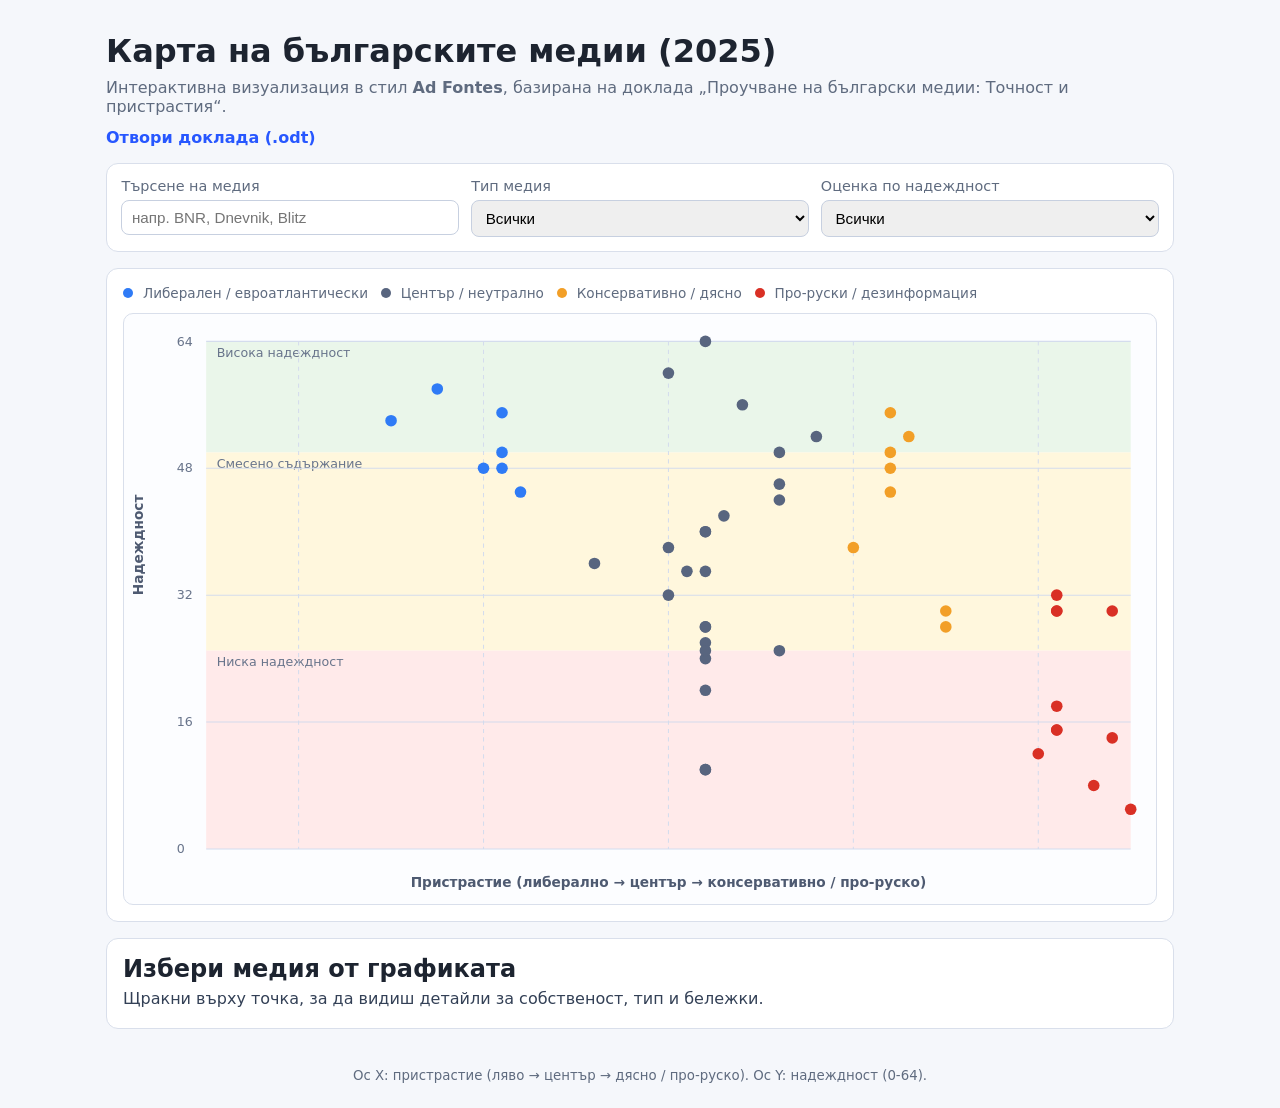
==== index.html @ 5cd5ac5c "Add files via upload" ====
<!doctype html>
<html lang="bg">
  <head>
    <meta charset="UTF-8" />
    <meta name="viewport" content="width=device-width, initial-scale=1.0" />
    <title>Български медиен bias chart (Ad Fontes стил)</title>
    <link rel="stylesheet" href="styles.css" />
  </head>
  <body>
    <header class="hero">
      <h1>Карта на българските медии (2025)</h1>
      <p>
        Интерактивна визуализация в стил <strong>Ad Fontes</strong>, базирана на
        доклада „Проучване на български медии: Точност и пристрастия“.
      </p>
      <a class="report-link" href="./Проучване%20на%20български%20медии_%20Точност%20и%20пристрастия%20(1).odt">Отвори доклада (.odt)</a>
    </header>

    <main>
      <section class="controls" aria-label="Филтри">
        <label>
          Търсене на медия
          <input id="searchInput" type="text" placeholder="напр. BNR, Dnevnik, Blitz" />
        </label>

        <label>
          Тип медия
          <select id="typeFilter">
            <option value="all">Всички</option>
          </select>
        </label>

        <label>
          Оценка по надеждност
          <select id="reliabilityFilter">
            <option value="all">Всички</option>
            <option value="high">Висока (50+)</option>
            <option value="mixed">Смесена (25-49)</option>
            <option value="low">Ниска (0-24)</option>
          </select>
        </label>
      </section>

      <section class="chart-panel">
        <div class="legend">
          <span><i class="dot dot-liberal"></i> Либерален / евроатлантически</span>
          <span><i class="dot dot-center"></i> Център / неутрално</span>
          <span><i class="dot dot-conservative"></i> Консервативно / дясно</span>
          <span><i class="dot dot-prorussian"></i> Про-руски / дезинформация</span>
        </div>

        <div class="chart-wrapper">
          <svg id="chart" viewBox="0 0 980 560" role="img" aria-label="Графика за медийна надеждност и пристрастия"></svg>
        </div>
      </section>

      <section class="details" id="detailsPanel">
        <h2>Избери медия от графиката</h2>
        <p>Щракни върху точка, за да видиш детайли за собственост, тип и бележки.</p>
      </section>
    </main>

    <footer>
      <small>
        Ос X: пристрастие (ляво → център → дясно / про-руско). Ос Y: надеждност (0-64).
      </small>
    </footer>

    <script src="app.js"></script>
  </body>
</html>
---- styles.css ----
:root {
  --bg: #f5f7fb;
  --card: #ffffff;
  --line: #d9dfeb;
  --text: #1d2430;
  --muted: #5f6b7f;
  --accent: #2757ff;
}

* { box-sizing: border-box; }

body {
  margin: 0;
  font-family: Inter, system-ui, -apple-system, Segoe UI, Roboto, sans-serif;
  background: var(--bg);
  color: var(--text);
}

.hero {
  padding: 2rem 1rem 1rem;
  max-width: 1100px;
  margin: 0 auto;
}

.hero h1 { margin: 0 0 0.5rem; }
.hero p { margin: 0 0 0.75rem; color: var(--muted); }
.report-link { color: var(--accent); text-decoration: none; font-weight: 600; }

main {
  max-width: 1100px;
  margin: 0 auto;
  padding: 0 1rem 1.5rem;
}

.controls {
  display: grid;
  grid-template-columns: repeat(auto-fit, minmax(220px, 1fr));
  gap: 0.75rem;
  background: var(--card);
  border: 1px solid var(--line);
  border-radius: 12px;
  padding: 0.9rem;
}

label {
  display: flex;
  flex-direction: column;
  gap: 0.35rem;
  font-size: 0.9rem;
  color: var(--muted);
}

input, select {
  border: 1px solid #c7d0e0;
  border-radius: 8px;
  padding: 0.5rem 0.6rem;
  font-size: 0.95rem;
}

.chart-panel {
  margin-top: 1rem;
  background: var(--card);
  border: 1px solid var(--line);
  border-radius: 12px;
  padding: 1rem;
}

.legend {
  display: flex;
  flex-wrap: wrap;
  gap: 0.8rem;
  font-size: 0.85rem;
  color: var(--muted);
  margin-bottom: 0.75rem;
}

.dot {
  width: 10px;
  height: 10px;
  border-radius: 50%;
  display: inline-block;
  margin-right: 0.35rem;
}

.dot-liberal { background: #2f7bf6; }
.dot-center { background: #58657f; }
.dot-conservative { background: #f29f27; }
.dot-prorussian { background: #d93025; }

.chart-wrapper {
  border: 1px solid var(--line);
  border-radius: 10px;
  overflow: hidden;
  background: #fcfdff;
}

#chart { width: 100%; height: auto; display: block; }

.axis-label {
  font-size: 13px;
  fill: #4e5a71;
  font-weight: 600;
}

.grid-label {
  font-size: 12px;
  fill: #68748b;
}

.point { cursor: pointer; transition: transform .12s ease; }
.point:hover { transform: scale(1.18); }

.point.active {
  stroke: #111;
  stroke-width: 2;
}

.details {
  margin-top: 1rem;
  background: var(--card);
  border: 1px solid var(--line);
  border-radius: 12px;
  padding: 1rem;
}

.details h2 { margin: 0 0 0.4rem; }
.details p { margin: 0.2rem 0; color: #334056; }

footer {
  text-align: center;
  padding: 0.75rem 1rem 1.5rem;
  color: var(--muted);
}
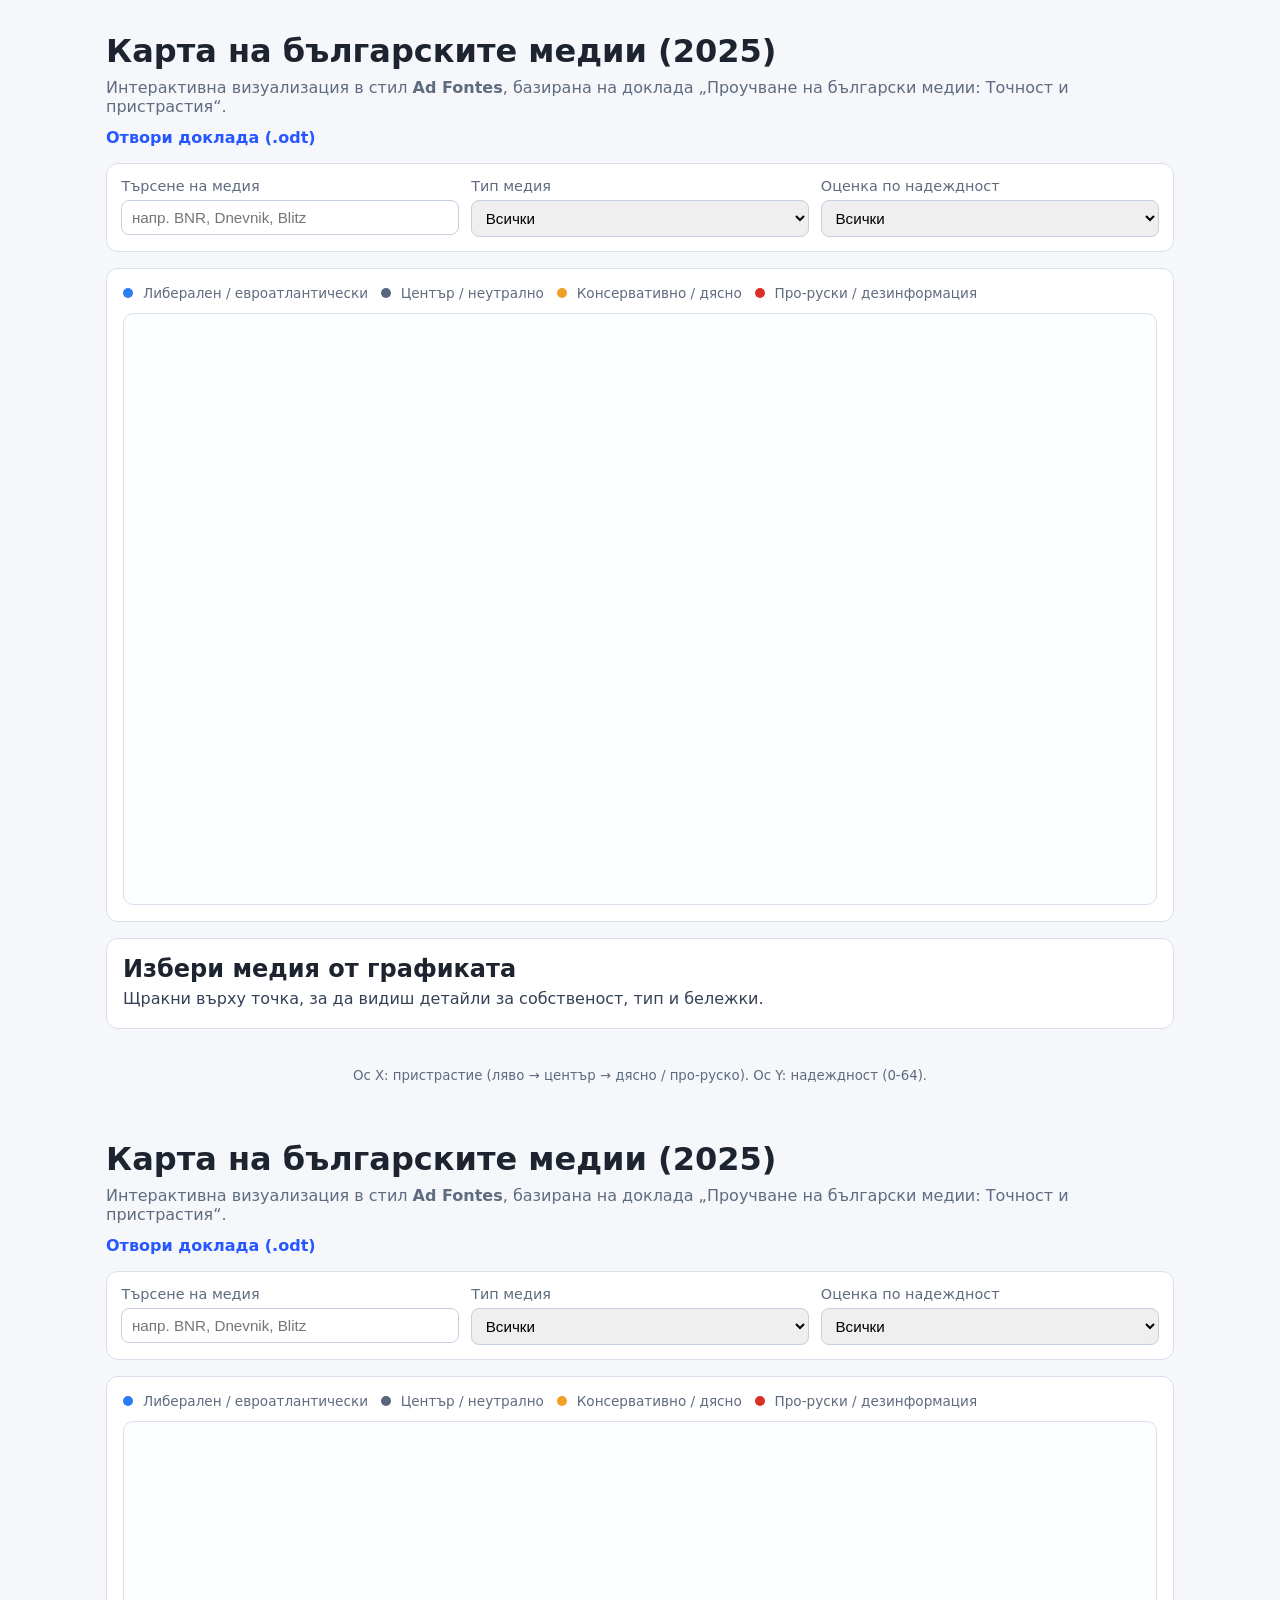
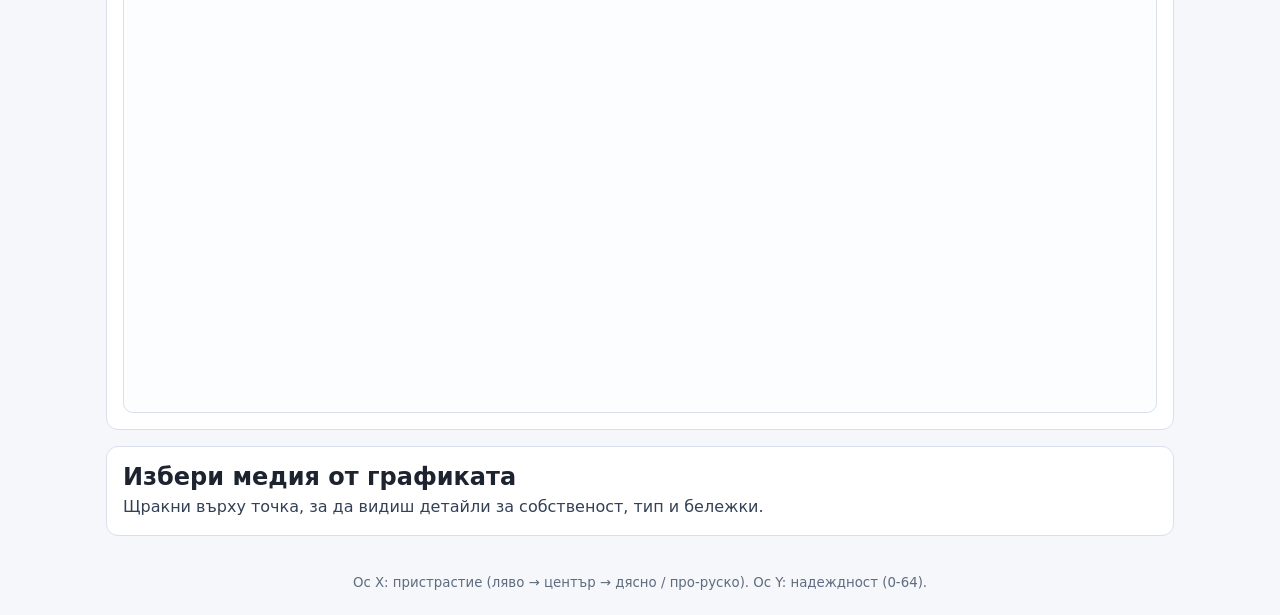
==== commit ebcf0680: "Merge branch 'main' into codex/create-interactive-webpage-in-ad-fontes-style" ====
--- a/index.html
+++ b/index.html
@@ -1,71 +1,142 @@
-<!doctype html>
-<html lang="bg">
-  <head>
-    <meta charset="UTF-8" />
-    <meta name="viewport" content="width=device-width, initial-scale=1.0" />
-    <title>Български медиен bias chart (Ad Fontes стил)</title>
-    <link rel="stylesheet" href="styles.css" />
-  </head>
-  <body>
-    <header class="hero">
-      <h1>Карта на българските медии (2025)</h1>
-      <p>
-        Интерактивна визуализация в стил <strong>Ad Fontes</strong>, базирана на
-        доклада „Проучване на български медии: Точност и пристрастия“.
-      </p>
-      <a class="report-link" href="./Проучване%20на%20български%20медии_%20Точност%20и%20пристрастия%20(1).odt">Отвори доклада (.odt)</a>
-    </header>
-
-    <main>
-      <section class="controls" aria-label="Филтри">
-        <label>
-          Търсене на медия
-          <input id="searchInput" type="text" placeholder="напр. BNR, Dnevnik, Blitz" />
-        </label>
-
-        <label>
-          Тип медия
-          <select id="typeFilter">
-            <option value="all">Всички</option>
-          </select>
-        </label>
-
-        <label>
-          Оценка по надеждност
-          <select id="reliabilityFilter">
-            <option value="all">Всички</option>
-            <option value="high">Висока (50+)</option>
-            <option value="mixed">Смесена (25-49)</option>
-            <option value="low">Ниска (0-24)</option>
-          </select>
-        </label>
-      </section>
-
-      <section class="chart-panel">
-        <div class="legend">
-          <span><i class="dot dot-liberal"></i> Либерален / евроатлантически</span>
-          <span><i class="dot dot-center"></i> Център / неутрално</span>
-          <span><i class="dot dot-conservative"></i> Консервативно / дясно</span>
-          <span><i class="dot dot-prorussian"></i> Про-руски / дезинформация</span>
-        </div>
-
-        <div class="chart-wrapper">
-          <svg id="chart" viewBox="0 0 980 560" role="img" aria-label="Графика за медийна надеждност и пристрастия"></svg>
-        </div>
-      </section>
-
-      <section class="details" id="detailsPanel">
-        <h2>Избери медия от графиката</h2>
-        <p>Щракни върху точка, за да видиш детайли за собственост, тип и бележки.</p>
-      </section>
-    </main>
-
-    <footer>
-      <small>
-        Ос X: пристрастие (ляво → център → дясно / про-руско). Ос Y: надеждност (0-64).
-      </small>
-    </footer>
-
-    <script src="app.js"></script>
-  </body>
-</html>+<!doctype html>
+<html lang="bg">
+  <head>
+    <meta charset="UTF-8" />
+    <meta name="viewport" content="width=device-width, initial-scale=1.0" />
+    <title>Български медиен bias chart (Ad Fontes стил)</title>
+    <link rel="stylesheet" href="styles.css" />
+  </head>
+  <body>
+    <header class="hero">
+      <h1>Карта на българските медии (2025)</h1>
+      <p>
+        Интерактивна визуализация в стил <strong>Ad Fontes</strong>, базирана на
+        доклада „Проучване на български медии: Точност и пристрастия“.
+      </p>
+      <a class="report-link" href="./Проучване%20на%20български%20медии_%20Точност%20и%20пристрастия%20(1).odt">Отвори доклада (.odt)</a>
+    </header>
+
+    <main>
+      <section class="controls" aria-label="Филтри">
+        <label>
+          Търсене на медия
+          <input id="searchInput" type="text" placeholder="напр. BNR, Dnevnik, Blitz" />
+        </label>
+
+        <label>
+          Тип медия
+          <select id="typeFilter">
+            <option value="all">Всички</option>
+          </select>
+        </label>
+
+        <label>
+          Оценка по надеждност
+          <select id="reliabilityFilter">
+            <option value="all">Всички</option>
+            <option value="high">Висока (50+)</option>
+            <option value="mixed">Смесена (25-49)</option>
+            <option value="low">Ниска (0-24)</option>
+          </select>
+        </label>
+      </section>
+
+      <section class="chart-panel">
+        <div class="legend">
+          <span><i class="dot dot-liberal"></i> Либерален / евроатлантически</span>
+          <span><i class="dot dot-center"></i> Център / неутрално</span>
+          <span><i class="dot dot-conservative"></i> Консервативно / дясно</span>
+          <span><i class="dot dot-prorussian"></i> Про-руски / дезинформация</span>
+        </div>
+
+        <div class="chart-wrapper">
+          <svg id="chart" viewBox="0 0 980 560" role="img" aria-label="Графика за медийна надеждност и пристрастия"></svg>
+        </div>
+      </section>
+
+      <section class="details" id="detailsPanel">
+        <h2>Избери медия от графиката</h2>
+        <p>Щракни върху точка, за да видиш детайли за собственост, тип и бележки.</p>
+      </section>
+    </main>
+
+    <footer>
+      <small>
+        Ос X: пристрастие (ляво → център → дясно / про-руско). Ос Y: надеждност (0-64).
+      </small>
+    </footer>
+
+    <script src="app.js"></script>
+  </body>
+</html>
+<!doctype html>
+<html lang="bg">
+  <head>
+    <meta charset="UTF-8" />
+    <meta name="viewport" content="width=device-width, initial-scale=1.0" />
+    <title>Български медиен bias chart (Ad Fontes стил)</title>
+    <link rel="stylesheet" href="styles.css" />
+  </head>
+  <body>
+    <header class="hero">
+      <h1>Карта на българските медии (2025)</h1>
+      <p>
+        Интерактивна визуализация в стил <strong>Ad Fontes</strong>, базирана на
+        доклада „Проучване на български медии: Точност и пристрастия“.
+      </p>
+      <a class="report-link" href="./Проучване%20на%20български%20медии_%20Точност%20и%20пристрастия%20(1).odt">Отвори доклада (.odt)</a>
+    </header>
+
+    <main>
+      <section class="controls" aria-label="Филтри">
+        <label>
+          Търсене на медия
+          <input id="searchInput" type="text" placeholder="напр. BNR, Dnevnik, Blitz" />
+        </label>
+
+        <label>
+          Тип медия
+          <select id="typeFilter">
+            <option value="all">Всички</option>
+          </select>
+        </label>
+
+        <label>
+          Оценка по надеждност
+          <select id="reliabilityFilter">
+            <option value="all">Всички</option>
+            <option value="high">Висока (50+)</option>
+            <option value="mixed">Смесена (25-49)</option>
+            <option value="low">Ниска (0-24)</option>
+          </select>
+        </label>
+      </section>
+
+      <section class="chart-panel">
+        <div class="legend">
+          <span><i class="dot dot-liberal"></i> Либерален / евроатлантически</span>
+          <span><i class="dot dot-center"></i> Център / неутрално</span>
+          <span><i class="dot dot-conservative"></i> Консервативно / дясно</span>
+          <span><i class="dot dot-prorussian"></i> Про-руски / дезинформация</span>
+        </div>
+
+        <div class="chart-wrapper">
+          <svg id="chart" viewBox="0 0 980 560" role="img" aria-label="Графика за медийна надеждност и пристрастия"></svg>
+        </div>
+      </section>
+
+      <section class="details" id="detailsPanel">
+        <h2>Избери медия от графиката</h2>
+        <p>Щракни върху точка, за да видиш детайли за собственост, тип и бележки.</p>
+      </section>
+    </main>
+
+    <footer>
+      <small>
+        Ос X: пристрастие (ляво → център → дясно / про-руско). Ос Y: надеждност (0-64).
+      </small>
+    </footer>
+
+    <script src="app.js"></script>
+  </body>
+</html>
--- a/styles.css
+++ b/styles.css
@@ -1,133 +1,266 @@
-:root {
-  --bg: #f5f7fb;
-  --card: #ffffff;
-  --line: #d9dfeb;
-  --text: #1d2430;
-  --muted: #5f6b7f;
-  --accent: #2757ff;
-}
-
-* { box-sizing: border-box; }
-
-body {
-  margin: 0;
-  font-family: Inter, system-ui, -apple-system, Segoe UI, Roboto, sans-serif;
-  background: var(--bg);
-  color: var(--text);
-}
-
-.hero {
-  padding: 2rem 1rem 1rem;
-  max-width: 1100px;
-  margin: 0 auto;
-}
-
-.hero h1 { margin: 0 0 0.5rem; }
-.hero p { margin: 0 0 0.75rem; color: var(--muted); }
-.report-link { color: var(--accent); text-decoration: none; font-weight: 600; }
-
-main {
-  max-width: 1100px;
-  margin: 0 auto;
-  padding: 0 1rem 1.5rem;
-}
-
-.controls {
-  display: grid;
-  grid-template-columns: repeat(auto-fit, minmax(220px, 1fr));
-  gap: 0.75rem;
-  background: var(--card);
-  border: 1px solid var(--line);
-  border-radius: 12px;
-  padding: 0.9rem;
-}
-
-label {
-  display: flex;
-  flex-direction: column;
-  gap: 0.35rem;
-  font-size: 0.9rem;
-  color: var(--muted);
-}
-
-input, select {
-  border: 1px solid #c7d0e0;
-  border-radius: 8px;
-  padding: 0.5rem 0.6rem;
-  font-size: 0.95rem;
-}
-
-.chart-panel {
-  margin-top: 1rem;
-  background: var(--card);
-  border: 1px solid var(--line);
-  border-radius: 12px;
-  padding: 1rem;
-}
-
-.legend {
-  display: flex;
-  flex-wrap: wrap;
-  gap: 0.8rem;
-  font-size: 0.85rem;
-  color: var(--muted);
-  margin-bottom: 0.75rem;
-}
-
-.dot {
-  width: 10px;
-  height: 10px;
-  border-radius: 50%;
-  display: inline-block;
-  margin-right: 0.35rem;
-}
-
-.dot-liberal { background: #2f7bf6; }
-.dot-center { background: #58657f; }
-.dot-conservative { background: #f29f27; }
-.dot-prorussian { background: #d93025; }
-
-.chart-wrapper {
-  border: 1px solid var(--line);
-  border-radius: 10px;
-  overflow: hidden;
-  background: #fcfdff;
-}
-
-#chart { width: 100%; height: auto; display: block; }
-
-.axis-label {
-  font-size: 13px;
-  fill: #4e5a71;
-  font-weight: 600;
-}
-
-.grid-label {
-  font-size: 12px;
-  fill: #68748b;
-}
-
-.point { cursor: pointer; transition: transform .12s ease; }
-.point:hover { transform: scale(1.18); }
-
-.point.active {
-  stroke: #111;
-  stroke-width: 2;
-}
-
-.details {
-  margin-top: 1rem;
-  background: var(--card);
-  border: 1px solid var(--line);
-  border-radius: 12px;
-  padding: 1rem;
-}
-
-.details h2 { margin: 0 0 0.4rem; }
-.details p { margin: 0.2rem 0; color: #334056; }
-
-footer {
-  text-align: center;
-  padding: 0.75rem 1rem 1.5rem;
-  color: var(--muted);
-}+:root {
+  --bg: #f5f7fb;
+  --card: #ffffff;
+  --line: #d9dfeb;
+  --text: #1d2430;
+  --muted: #5f6b7f;
+  --accent: #2757ff;
+}
+
+* { box-sizing: border-box; }
+
+body {
+  margin: 0;
+  font-family: Inter, system-ui, -apple-system, Segoe UI, Roboto, sans-serif;
+  background: var(--bg);
+  color: var(--text);
+}
+
+.hero {
+  padding: 2rem 1rem 1rem;
+  max-width: 1100px;
+  margin: 0 auto;
+}
+
+.hero h1 { margin: 0 0 0.5rem; }
+.hero p { margin: 0 0 0.75rem; color: var(--muted); }
+.report-link { color: var(--accent); text-decoration: none; font-weight: 600; }
+
+main {
+  max-width: 1100px;
+  margin: 0 auto;
+  padding: 0 1rem 1.5rem;
+}
+
+.controls {
+  display: grid;
+  grid-template-columns: repeat(auto-fit, minmax(220px, 1fr));
+  gap: 0.75rem;
+  background: var(--card);
+  border: 1px solid var(--line);
+  border-radius: 12px;
+  padding: 0.9rem;
+}
+
+label {
+  display: flex;
+  flex-direction: column;
+  gap: 0.35rem;
+  font-size: 0.9rem;
+  color: var(--muted);
+}
+
+input, select {
+  border: 1px solid #c7d0e0;
+  border-radius: 8px;
+  padding: 0.5rem 0.6rem;
+  font-size: 0.95rem;
+}
+
+.chart-panel {
+  margin-top: 1rem;
+  background: var(--card);
+  border: 1px solid var(--line);
+  border-radius: 12px;
+  padding: 1rem;
+}
+
+.legend {
+  display: flex;
+  flex-wrap: wrap;
+  gap: 0.8rem;
+  font-size: 0.85rem;
+  color: var(--muted);
+  margin-bottom: 0.75rem;
+}
+
+.dot {
+  width: 10px;
+  height: 10px;
+  border-radius: 50%;
+  display: inline-block;
+  margin-right: 0.35rem;
+}
+
+.dot-liberal { background: #2f7bf6; }
+.dot-center { background: #58657f; }
+.dot-conservative { background: #f29f27; }
+.dot-prorussian { background: #d93025; }
+
+.chart-wrapper {
+  border: 1px solid var(--line);
+  border-radius: 10px;
+  overflow: hidden;
+  background: #fcfdff;
+}
+
+#chart { width: 100%; height: auto; display: block; }
+
+.axis-label {
+  font-size: 13px;
+  fill: #4e5a71;
+  font-weight: 600;
+}
+
+.grid-label {
+  font-size: 12px;
+  fill: #68748b;
+}
+
+.point { cursor: pointer; transition: transform .12s ease; }
+.point:hover { transform: scale(1.18); }
+
+.point.active {
+  stroke: #111;
+  stroke-width: 2;
+}
+
+.details {
+  margin-top: 1rem;
+  background: var(--card);
+  border: 1px solid var(--line);
+  border-radius: 12px;
+  padding: 1rem;
+}
+
+.details h2 { margin: 0 0 0.4rem; }
+.details p { margin: 0.2rem 0; color: #334056; }
+
+footer {
+  text-align: center;
+  padding: 0.75rem 1rem 1.5rem;
+  color: var(--muted);
+}
+:root {
+  --bg: #f5f7fb;
+  --card: #ffffff;
+  --line: #d9dfeb;
+  --text: #1d2430;
+  --muted: #5f6b7f;
+  --accent: #2757ff;
+}
+
+* { box-sizing: border-box; }
+
+body {
+  margin: 0;
+  font-family: Inter, system-ui, -apple-system, Segoe UI, Roboto, sans-serif;
+  background: var(--bg);
+  color: var(--text);
+}
+
+.hero {
+  padding: 2rem 1rem 1rem;
+  max-width: 1100px;
+  margin: 0 auto;
+}
+
+.hero h1 { margin: 0 0 0.5rem; }
+.hero p { margin: 0 0 0.75rem; color: var(--muted); }
+.report-link { color: var(--accent); text-decoration: none; font-weight: 600; }
+
+main {
+  max-width: 1100px;
+  margin: 0 auto;
+  padding: 0 1rem 1.5rem;
+}
+
+.controls {
+  display: grid;
+  grid-template-columns: repeat(auto-fit, minmax(220px, 1fr));
+  gap: 0.75rem;
+  background: var(--card);
+  border: 1px solid var(--line);
+  border-radius: 12px;
+  padding: 0.9rem;
+}
+
+label {
+  display: flex;
+  flex-direction: column;
+  gap: 0.35rem;
+  font-size: 0.9rem;
+  color: var(--muted);
+}
+
+input, select {
+  border: 1px solid #c7d0e0;
+  border-radius: 8px;
+  padding: 0.5rem 0.6rem;
+  font-size: 0.95rem;
+}
+
+.chart-panel {
+  margin-top: 1rem;
+  background: var(--card);
+  border: 1px solid var(--line);
+  border-radius: 12px;
+  padding: 1rem;
+}
+
+.legend {
+  display: flex;
+  flex-wrap: wrap;
+  gap: 0.8rem;
+  font-size: 0.85rem;
+  color: var(--muted);
+  margin-bottom: 0.75rem;
+}
+
+.dot {
+  width: 10px;
+  height: 10px;
+  border-radius: 50%;
+  display: inline-block;
+  margin-right: 0.35rem;
+}
+
+.dot-liberal { background: #2f7bf6; }
+.dot-center { background: #58657f; }
+.dot-conservative { background: #f29f27; }
+.dot-prorussian { background: #d93025; }
+
+.chart-wrapper {
+  border: 1px solid var(--line);
+  border-radius: 10px;
+  overflow: hidden;
+  background: #fcfdff;
+}
+
+#chart { width: 100%; height: auto; display: block; }
+
+.axis-label {
+  font-size: 13px;
+  fill: #4e5a71;
+  font-weight: 600;
+}
+
+.grid-label {
+  font-size: 12px;
+  fill: #68748b;
+}
+
+.point { cursor: pointer; transition: transform .12s ease; }
+.point:hover { transform: scale(1.18); }
+
+.point.active {
+  stroke: #111;
+  stroke-width: 2;
+}
+
+.details {
+  margin-top: 1rem;
+  background: var(--card);
+  border: 1px solid var(--line);
+  border-radius: 12px;
+  padding: 1rem;
+}
+
+.details h2 { margin: 0 0 0.4rem; }
+.details p { margin: 0.2rem 0; color: #334056; }
+
+footer {
+  text-align: center;
+  padding: 0.75rem 1rem 1.5rem;
+  color: var(--muted);
+}
--- a/styles.css
+++ b/styles.css
@@ -1,133 +1,266 @@
-:root {
-  --bg: #f5f7fb;
-  --card: #ffffff;
-  --line: #d9dfeb;
-  --text: #1d2430;
-  --muted: #5f6b7f;
-  --accent: #2757ff;
-}
-
-* { box-sizing: border-box; }
-
-body {
-  margin: 0;
-  font-family: Inter, system-ui, -apple-system, Segoe UI, Roboto, sans-serif;
-  background: var(--bg);
-  color: var(--text);
-}
-
-.hero {
-  padding: 2rem 1rem 1rem;
-  max-width: 1100px;
-  margin: 0 auto;
-}
-
-.hero h1 { margin: 0 0 0.5rem; }
-.hero p { margin: 0 0 0.75rem; color: var(--muted); }
-.report-link { color: var(--accent); text-decoration: none; font-weight: 600; }
-
-main {
-  max-width: 1100px;
-  margin: 0 auto;
-  padding: 0 1rem 1.5rem;
-}
-
-.controls {
-  display: grid;
-  grid-template-columns: repeat(auto-fit, minmax(220px, 1fr));
-  gap: 0.75rem;
-  background: var(--card);
-  border: 1px solid var(--line);
-  border-radius: 12px;
-  padding: 0.9rem;
-}
-
-label {
-  display: flex;
-  flex-direction: column;
-  gap: 0.35rem;
-  font-size: 0.9rem;
-  color: var(--muted);
-}
-
-input, select {
-  border: 1px solid #c7d0e0;
-  border-radius: 8px;
-  padding: 0.5rem 0.6rem;
-  font-size: 0.95rem;
-}
-
-.chart-panel {
-  margin-top: 1rem;
-  background: var(--card);
-  border: 1px solid var(--line);
-  border-radius: 12px;
-  padding: 1rem;
-}
-
-.legend {
-  display: flex;
-  flex-wrap: wrap;
-  gap: 0.8rem;
-  font-size: 0.85rem;
-  color: var(--muted);
-  margin-bottom: 0.75rem;
-}
-
-.dot {
-  width: 10px;
-  height: 10px;
-  border-radius: 50%;
-  display: inline-block;
-  margin-right: 0.35rem;
-}
-
-.dot-liberal { background: #2f7bf6; }
-.dot-center { background: #58657f; }
-.dot-conservative { background: #f29f27; }
-.dot-prorussian { background: #d93025; }
-
-.chart-wrapper {
-  border: 1px solid var(--line);
-  border-radius: 10px;
-  overflow: hidden;
-  background: #fcfdff;
-}
-
-#chart { width: 100%; height: auto; display: block; }
-
-.axis-label {
-  font-size: 13px;
-  fill: #4e5a71;
-  font-weight: 600;
-}
-
-.grid-label {
-  font-size: 12px;
-  fill: #68748b;
-}
-
-.point { cursor: pointer; transition: transform .12s ease; }
-.point:hover { transform: scale(1.18); }
-
-.point.active {
-  stroke: #111;
-  stroke-width: 2;
-}
-
-.details {
-  margin-top: 1rem;
-  background: var(--card);
-  border: 1px solid var(--line);
-  border-radius: 12px;
-  padding: 1rem;
-}
-
-.details h2 { margin: 0 0 0.4rem; }
-.details p { margin: 0.2rem 0; color: #334056; }
-
-footer {
-  text-align: center;
-  padding: 0.75rem 1rem 1.5rem;
-  color: var(--muted);
-}+:root {
+  --bg: #f5f7fb;
+  --card: #ffffff;
+  --line: #d9dfeb;
+  --text: #1d2430;
+  --muted: #5f6b7f;
+  --accent: #2757ff;
+}
+
+* { box-sizing: border-box; }
+
+body {
+  margin: 0;
+  font-family: Inter, system-ui, -apple-system, Segoe UI, Roboto, sans-serif;
+  background: var(--bg);
+  color: var(--text);
+}
+
+.hero {
+  padding: 2rem 1rem 1rem;
+  max-width: 1100px;
+  margin: 0 auto;
+}
+
+.hero h1 { margin: 0 0 0.5rem; }
+.hero p { margin: 0 0 0.75rem; color: var(--muted); }
+.report-link { color: var(--accent); text-decoration: none; font-weight: 600; }
+
+main {
+  max-width: 1100px;
+  margin: 0 auto;
+  padding: 0 1rem 1.5rem;
+}
+
+.controls {
+  display: grid;
+  grid-template-columns: repeat(auto-fit, minmax(220px, 1fr));
+  gap: 0.75rem;
+  background: var(--card);
+  border: 1px solid var(--line);
+  border-radius: 12px;
+  padding: 0.9rem;
+}
+
+label {
+  display: flex;
+  flex-direction: column;
+  gap: 0.35rem;
+  font-size: 0.9rem;
+  color: var(--muted);
+}
+
+input, select {
+  border: 1px solid #c7d0e0;
+  border-radius: 8px;
+  padding: 0.5rem 0.6rem;
+  font-size: 0.95rem;
+}
+
+.chart-panel {
+  margin-top: 1rem;
+  background: var(--card);
+  border: 1px solid var(--line);
+  border-radius: 12px;
+  padding: 1rem;
+}
+
+.legend {
+  display: flex;
+  flex-wrap: wrap;
+  gap: 0.8rem;
+  font-size: 0.85rem;
+  color: var(--muted);
+  margin-bottom: 0.75rem;
+}
+
+.dot {
+  width: 10px;
+  height: 10px;
+  border-radius: 50%;
+  display: inline-block;
+  margin-right: 0.35rem;
+}
+
+.dot-liberal { background: #2f7bf6; }
+.dot-center { background: #58657f; }
+.dot-conservative { background: #f29f27; }
+.dot-prorussian { background: #d93025; }
+
+.chart-wrapper {
+  border: 1px solid var(--line);
+  border-radius: 10px;
+  overflow: hidden;
+  background: #fcfdff;
+}
+
+#chart { width: 100%; height: auto; display: block; }
+
+.axis-label {
+  font-size: 13px;
+  fill: #4e5a71;
+  font-weight: 600;
+}
+
+.grid-label {
+  font-size: 12px;
+  fill: #68748b;
+}
+
+.point { cursor: pointer; transition: transform .12s ease; }
+.point:hover { transform: scale(1.18); }
+
+.point.active {
+  stroke: #111;
+  stroke-width: 2;
+}
+
+.details {
+  margin-top: 1rem;
+  background: var(--card);
+  border: 1px solid var(--line);
+  border-radius: 12px;
+  padding: 1rem;
+}
+
+.details h2 { margin: 0 0 0.4rem; }
+.details p { margin: 0.2rem 0; color: #334056; }
+
+footer {
+  text-align: center;
+  padding: 0.75rem 1rem 1.5rem;
+  color: var(--muted);
+}
+:root {
+  --bg: #f5f7fb;
+  --card: #ffffff;
+  --line: #d9dfeb;
+  --text: #1d2430;
+  --muted: #5f6b7f;
+  --accent: #2757ff;
+}
+
+* { box-sizing: border-box; }
+
+body {
+  margin: 0;
+  font-family: Inter, system-ui, -apple-system, Segoe UI, Roboto, sans-serif;
+  background: var(--bg);
+  color: var(--text);
+}
+
+.hero {
+  padding: 2rem 1rem 1rem;
+  max-width: 1100px;
+  margin: 0 auto;
+}
+
+.hero h1 { margin: 0 0 0.5rem; }
+.hero p { margin: 0 0 0.75rem; color: var(--muted); }
+.report-link { color: var(--accent); text-decoration: none; font-weight: 600; }
+
+main {
+  max-width: 1100px;
+  margin: 0 auto;
+  padding: 0 1rem 1.5rem;
+}
+
+.controls {
+  display: grid;
+  grid-template-columns: repeat(auto-fit, minmax(220px, 1fr));
+  gap: 0.75rem;
+  background: var(--card);
+  border: 1px solid var(--line);
+  border-radius: 12px;
+  padding: 0.9rem;
+}
+
+label {
+  display: flex;
+  flex-direction: column;
+  gap: 0.35rem;
+  font-size: 0.9rem;
+  color: var(--muted);
+}
+
+input, select {
+  border: 1px solid #c7d0e0;
+  border-radius: 8px;
+  padding: 0.5rem 0.6rem;
+  font-size: 0.95rem;
+}
+
+.chart-panel {
+  margin-top: 1rem;
+  background: var(--card);
+  border: 1px solid var(--line);
+  border-radius: 12px;
+  padding: 1rem;
+}
+
+.legend {
+  display: flex;
+  flex-wrap: wrap;
+  gap: 0.8rem;
+  font-size: 0.85rem;
+  color: var(--muted);
+  margin-bottom: 0.75rem;
+}
+
+.dot {
+  width: 10px;
+  height: 10px;
+  border-radius: 50%;
+  display: inline-block;
+  margin-right: 0.35rem;
+}
+
+.dot-liberal { background: #2f7bf6; }
+.dot-center { background: #58657f; }
+.dot-conservative { background: #f29f27; }
+.dot-prorussian { background: #d93025; }
+
+.chart-wrapper {
+  border: 1px solid var(--line);
+  border-radius: 10px;
+  overflow: hidden;
+  background: #fcfdff;
+}
+
+#chart { width: 100%; height: auto; display: block; }
+
+.axis-label {
+  font-size: 13px;
+  fill: #4e5a71;
+  font-weight: 600;
+}
+
+.grid-label {
+  font-size: 12px;
+  fill: #68748b;
+}
+
+.point { cursor: pointer; transition: transform .12s ease; }
+.point:hover { transform: scale(1.18); }
+
+.point.active {
+  stroke: #111;
+  stroke-width: 2;
+}
+
+.details {
+  margin-top: 1rem;
+  background: var(--card);
+  border: 1px solid var(--line);
+  border-radius: 12px;
+  padding: 1rem;
+}
+
+.details h2 { margin: 0 0 0.4rem; }
+.details p { margin: 0.2rem 0; color: #334056; }
+
+footer {
+  text-align: center;
+  padding: 0.75rem 1rem 1.5rem;
+  color: var(--muted);
+}
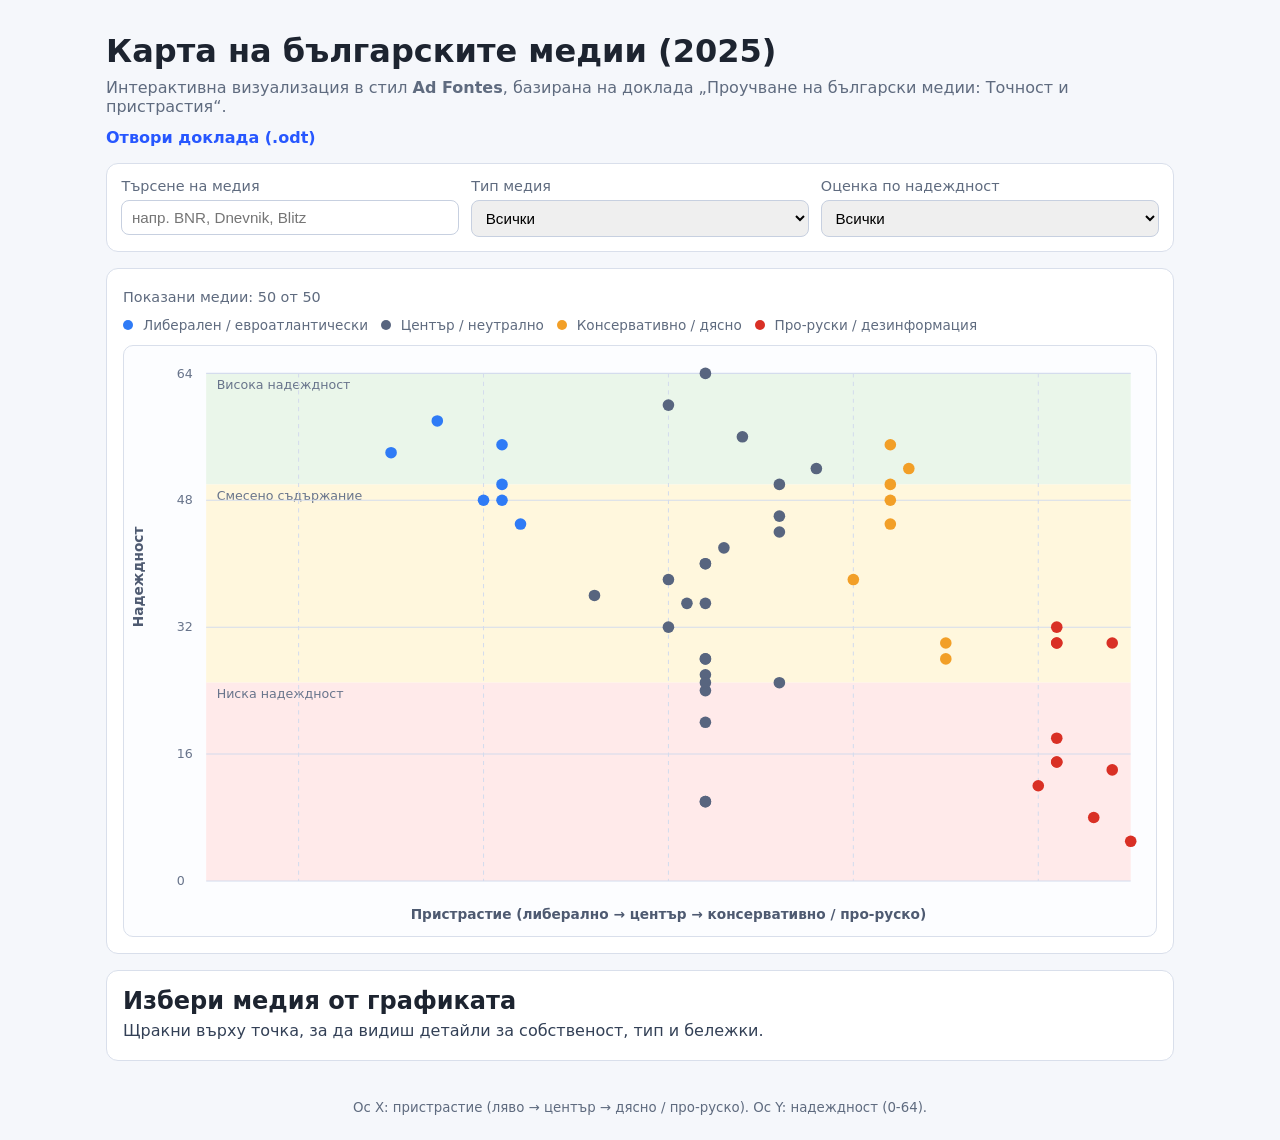
==== commit 88538d4b: "Fix point hover jitter and improve click feedback" ====
--- a/index.html
+++ b/index.html
@@ -42,6 +42,8 @@
       </section>
 
       <section class="chart-panel">
+        <p id="countLabel" class="count-label" aria-live="polite"></p>
+
         <div class="legend">
           <span><i class="dot dot-liberal"></i> Либерален / евроатлантически</span>
           <span><i class="dot dot-center"></i> Център / неутрално</span>
@@ -69,74 +71,3 @@
     <script src="app.js"></script>
   </body>
 </html>
-<!doctype html>
-<html lang="bg">
-  <head>
-    <meta charset="UTF-8" />
-    <meta name="viewport" content="width=device-width, initial-scale=1.0" />
-    <title>Български медиен bias chart (Ad Fontes стил)</title>
-    <link rel="stylesheet" href="styles.css" />
-  </head>
-  <body>
-    <header class="hero">
-      <h1>Карта на българските медии (2025)</h1>
-      <p>
-        Интерактивна визуализация в стил <strong>Ad Fontes</strong>, базирана на
-        доклада „Проучване на български медии: Точност и пристрастия“.
-      </p>
-      <a class="report-link" href="./Проучване%20на%20български%20медии_%20Точност%20и%20пристрастия%20(1).odt">Отвори доклада (.odt)</a>
-    </header>
-
-    <main>
-      <section class="controls" aria-label="Филтри">
-        <label>
-          Търсене на медия
-          <input id="searchInput" type="text" placeholder="напр. BNR, Dnevnik, Blitz" />
-        </label>
-
-        <label>
-          Тип медия
-          <select id="typeFilter">
-            <option value="all">Всички</option>
-          </select>
-        </label>
-
-        <label>
-          Оценка по надеждност
-          <select id="reliabilityFilter">
-            <option value="all">Всички</option>
-            <option value="high">Висока (50+)</option>
-            <option value="mixed">Смесена (25-49)</option>
-            <option value="low">Ниска (0-24)</option>
-          </select>
-        </label>
-      </section>
-
-      <section class="chart-panel">
-        <div class="legend">
-          <span><i class="dot dot-liberal"></i> Либерален / евроатлантически</span>
-          <span><i class="dot dot-center"></i> Център / неутрално</span>
-          <span><i class="dot dot-conservative"></i> Консервативно / дясно</span>
-          <span><i class="dot dot-prorussian"></i> Про-руски / дезинформация</span>
-        </div>
-
-        <div class="chart-wrapper">
-          <svg id="chart" viewBox="0 0 980 560" role="img" aria-label="Графика за медийна надеждност и пристрастия"></svg>
-        </div>
-      </section>
-
-      <section class="details" id="detailsPanel">
-        <h2>Избери медия от графиката</h2>
-        <p>Щракни върху точка, за да видиш детайли за собственост, тип и бележки.</p>
-      </section>
-    </main>
-
-    <footer>
-      <small>
-        Ос X: пристрастие (ляво → център → дясно / про-руско). Ос Y: надеждност (0-64).
-      </small>
-    </footer>
-
-    <script src="app.js"></script>
-  </body>
-</html>
--- a/styles.css
+++ b/styles.css
@@ -107,12 +107,28 @@
   fill: #68748b;
 }
 
-.point { cursor: pointer; transition: transform .12s ease; }
-.point:hover { transform: scale(1.18); }
+.point {
+  cursor: pointer;
+  transition: r .12s ease, stroke-width .12s ease, opacity .12s ease;
+  transform-box: fill-box;
+  transform-origin: center;
+}
+
+.point:hover {
+  opacity: 0.92;
+  stroke: #1d2430;
+  stroke-width: 1.6;
+}
 
 .point.active {
   stroke: #111;
-  stroke-width: 2;
+  stroke-width: 2.4;
+}
+
+.count-label {
+  margin: 0.25rem 0 0.75rem;
+  color: var(--muted);
+  font-size: 0.9rem;
 }
 
 .details {
@@ -131,136 +147,3 @@
   padding: 0.75rem 1rem 1.5rem;
   color: var(--muted);
 }
-:root {
-  --bg: #f5f7fb;
-  --card: #ffffff;
-  --line: #d9dfeb;
-  --text: #1d2430;
-  --muted: #5f6b7f;
-  --accent: #2757ff;
-}
-
-* { box-sizing: border-box; }
-
-body {
-  margin: 0;
-  font-family: Inter, system-ui, -apple-system, Segoe UI, Roboto, sans-serif;
-  background: var(--bg);
-  color: var(--text);
-}
-
-.hero {
-  padding: 2rem 1rem 1rem;
-  max-width: 1100px;
-  margin: 0 auto;
-}
-
-.hero h1 { margin: 0 0 0.5rem; }
-.hero p { margin: 0 0 0.75rem; color: var(--muted); }
-.report-link { color: var(--accent); text-decoration: none; font-weight: 600; }
-
-main {
-  max-width: 1100px;
-  margin: 0 auto;
-  padding: 0 1rem 1.5rem;
-}
-
-.controls {
-  display: grid;
-  grid-template-columns: repeat(auto-fit, minmax(220px, 1fr));
-  gap: 0.75rem;
-  background: var(--card);
-  border: 1px solid var(--line);
-  border-radius: 12px;
-  padding: 0.9rem;
-}
-
-label {
-  display: flex;
-  flex-direction: column;
-  gap: 0.35rem;
-  font-size: 0.9rem;
-  color: var(--muted);
-}
-
-input, select {
-  border: 1px solid #c7d0e0;
-  border-radius: 8px;
-  padding: 0.5rem 0.6rem;
-  font-size: 0.95rem;
-}
-
-.chart-panel {
-  margin-top: 1rem;
-  background: var(--card);
-  border: 1px solid var(--line);
-  border-radius: 12px;
-  padding: 1rem;
-}
-
-.legend {
-  display: flex;
-  flex-wrap: wrap;
-  gap: 0.8rem;
-  font-size: 0.85rem;
-  color: var(--muted);
-  margin-bottom: 0.75rem;
-}
-
-.dot {
-  width: 10px;
-  height: 10px;
-  border-radius: 50%;
-  display: inline-block;
-  margin-right: 0.35rem;
-}
-
-.dot-liberal { background: #2f7bf6; }
-.dot-center { background: #58657f; }
-.dot-conservative { background: #f29f27; }
-.dot-prorussian { background: #d93025; }
-
-.chart-wrapper {
-  border: 1px solid var(--line);
-  border-radius: 10px;
-  overflow: hidden;
-  background: #fcfdff;
-}
-
-#chart { width: 100%; height: auto; display: block; }
-
-.axis-label {
-  font-size: 13px;
-  fill: #4e5a71;
-  font-weight: 600;
-}
-
-.grid-label {
-  font-size: 12px;
-  fill: #68748b;
-}
-
-.point { cursor: pointer; transition: transform .12s ease; }
-.point:hover { transform: scale(1.18); }
-
-.point.active {
-  stroke: #111;
-  stroke-width: 2;
-}
-
-.details {
-  margin-top: 1rem;
-  background: var(--card);
-  border: 1px solid var(--line);
-  border-radius: 12px;
-  padding: 1rem;
-}
-
-.details h2 { margin: 0 0 0.4rem; }
-.details p { margin: 0.2rem 0; color: #334056; }
-
-footer {
-  text-align: center;
-  padding: 0.75rem 1rem 1.5rem;
-  color: var(--muted);
-}
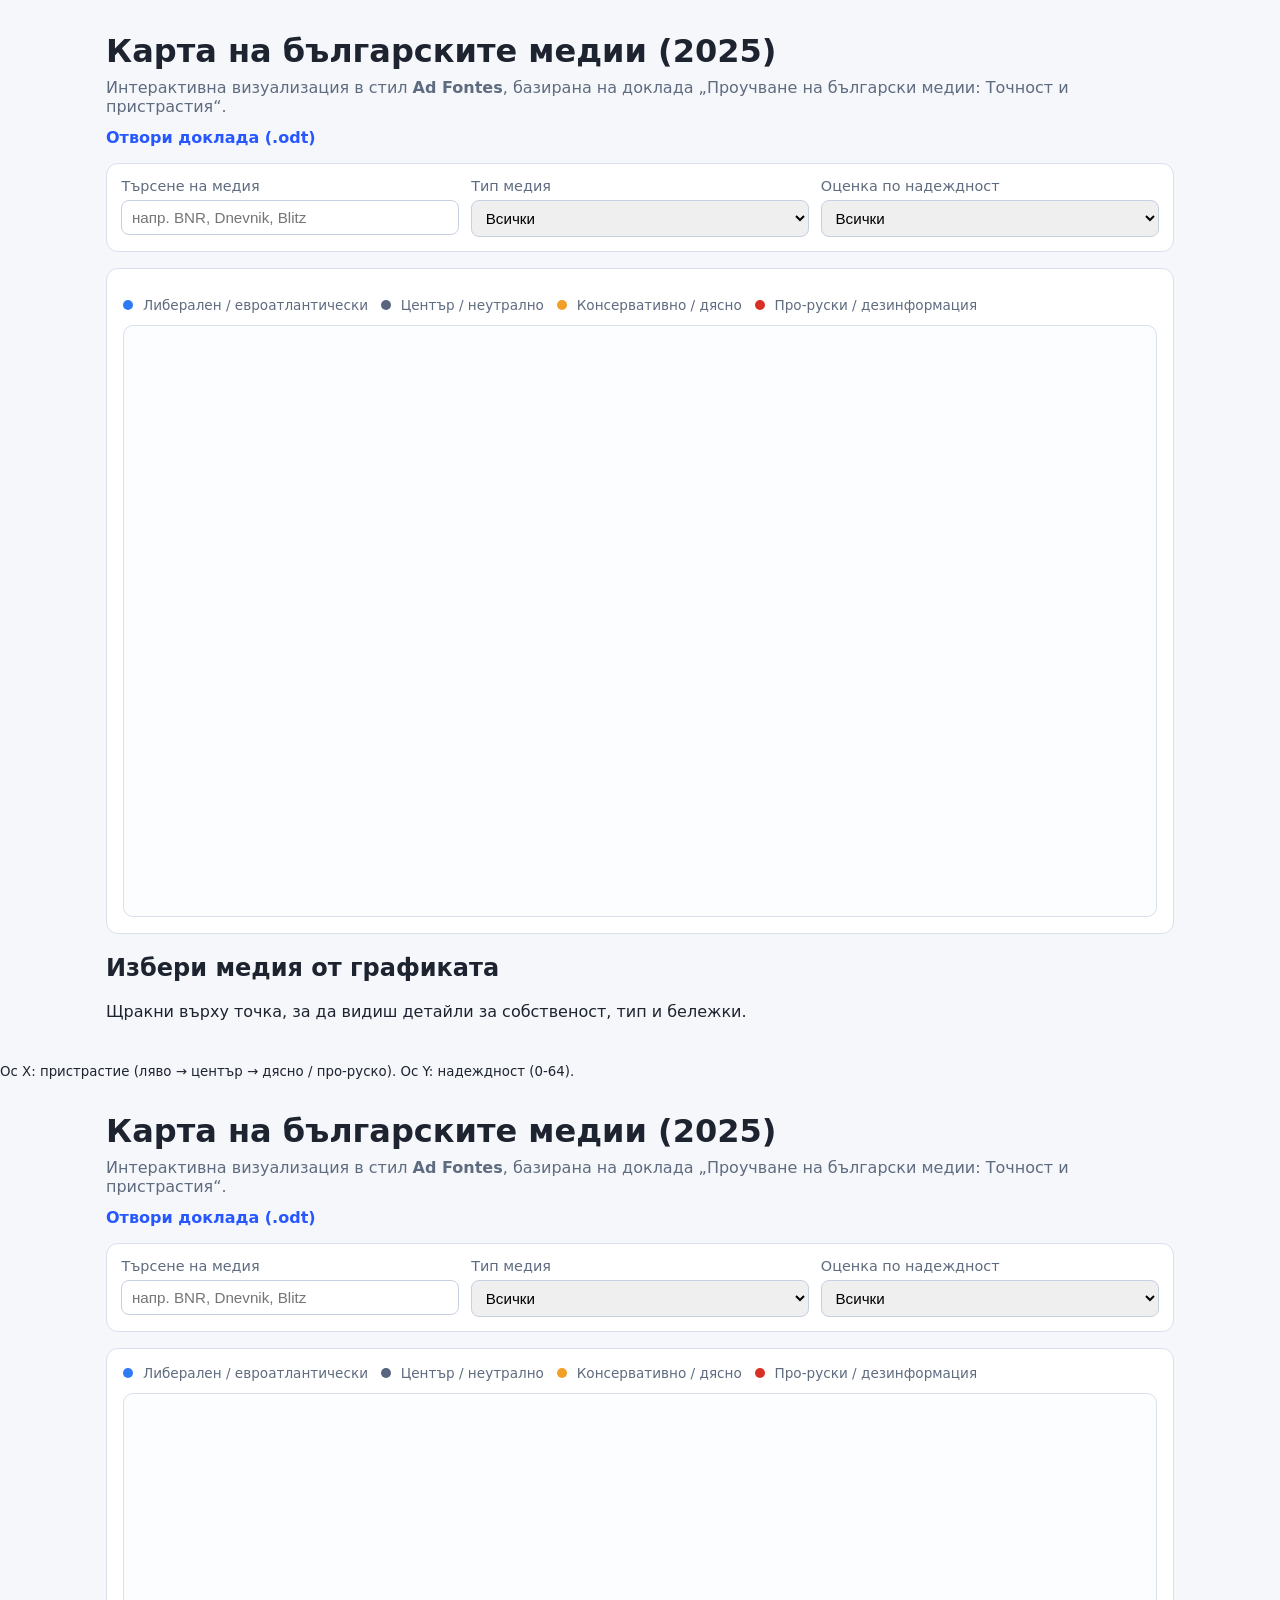
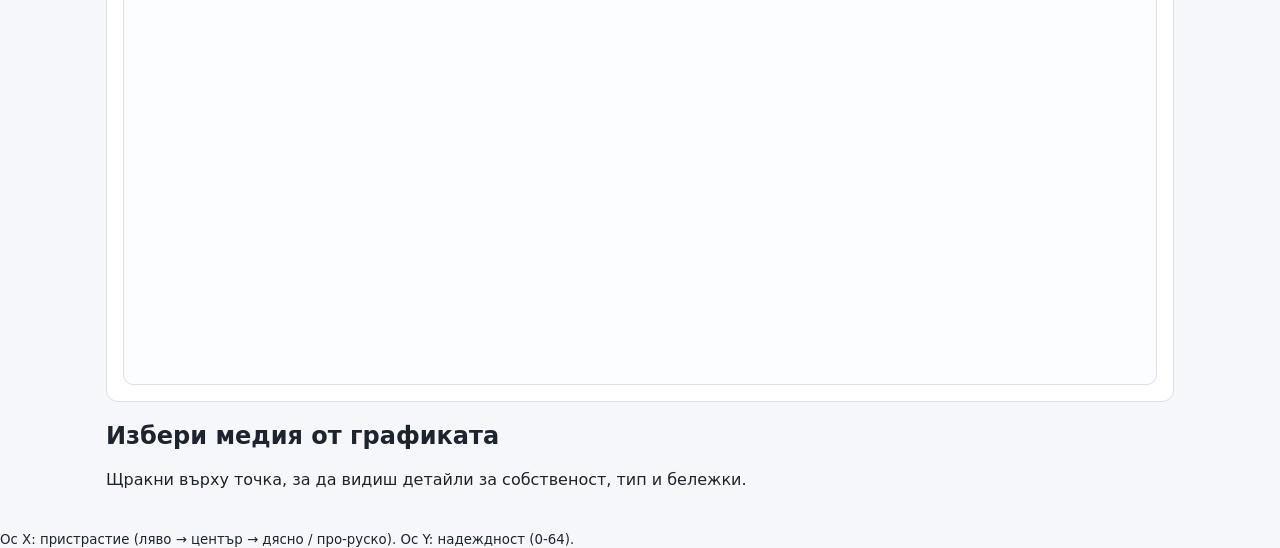
==== commit eb4aff7f: "Merge branch 'main' into codex/create-interactive-webpage-in-ad-fontes-style-eyfnjc" ====
--- a/index.html
+++ b/index.html
@@ -71,3 +71,74 @@
     <script src="app.js"></script>
   </body>
 </html>
+<!doctype html>
+<html lang="bg">
+  <head>
+    <meta charset="UTF-8" />
+    <meta name="viewport" content="width=device-width, initial-scale=1.0" />
+    <title>Български медиен bias chart (Ad Fontes стил)</title>
+    <link rel="stylesheet" href="styles.css" />
+  </head>
+  <body>
+    <header class="hero">
+      <h1>Карта на българските медии (2025)</h1>
+      <p>
+        Интерактивна визуализация в стил <strong>Ad Fontes</strong>, базирана на
+        доклада „Проучване на български медии: Точност и пристрастия“.
+      </p>
+      <a class="report-link" href="./Проучване%20на%20български%20медии_%20Точност%20и%20пристрастия%20(1).odt">Отвори доклада (.odt)</a>
+    </header>
+
+    <main>
+      <section class="controls" aria-label="Филтри">
+        <label>
+          Търсене на медия
+          <input id="searchInput" type="text" placeholder="напр. BNR, Dnevnik, Blitz" />
+        </label>
+
+        <label>
+          Тип медия
+          <select id="typeFilter">
+            <option value="all">Всички</option>
+          </select>
+        </label>
+
+        <label>
+          Оценка по надеждност
+          <select id="reliabilityFilter">
+            <option value="all">Всички</option>
+            <option value="high">Висока (50+)</option>
+            <option value="mixed">Смесена (25-49)</option>
+            <option value="low">Ниска (0-24)</option>
+          </select>
+        </label>
+      </section>
+
+      <section class="chart-panel">
+        <div class="legend">
+          <span><i class="dot dot-liberal"></i> Либерален / евроатлантически</span>
+          <span><i class="dot dot-center"></i> Център / неутрално</span>
+          <span><i class="dot dot-conservative"></i> Консервативно / дясно</span>
+          <span><i class="dot dot-prorussian"></i> Про-руски / дезинформация</span>
+        </div>
+
+        <div class="chart-wrapper">
+          <svg id="chart" viewBox="0 0 980 560" role="img" aria-label="Графика за медийна надеждност и пристрастия"></svg>
+        </div>
+      </section>
+
+      <section class="details" id="detailsPanel">
+        <h2>Избери медия от графиката</h2>
+        <p>Щракни върху точка, за да видиш детайли за собственост, тип и бележки.</p>
+      </section>
+    </main>
+
+    <footer>
+      <small>
+        Ос X: пристрастие (ляво → център → дясно / про-руско). Ос Y: надеждност (0-64).
+      </small>
+    </footer>
+
+    <script src="app.js"></script>
+  </body>
+</html>
--- a/styles.css
+++ b/styles.css
@@ -129,6 +129,12 @@
   margin: 0.25rem 0 0.75rem;
   color: var(--muted);
   font-size: 0.9rem;
+.point { cursor: pointer; transition: transform .12s ease; }
+.point:hover { transform: scale(1.18); }
+
+.point.active {
+  stroke: #111;
+  stroke-width: 2;
 }
 
 .details {
@@ -147,3 +153,136 @@
   padding: 0.75rem 1rem 1.5rem;
   color: var(--muted);
 }
+:root {
+  --bg: #f5f7fb;
+  --card: #ffffff;
+  --line: #d9dfeb;
+  --text: #1d2430;
+  --muted: #5f6b7f;
+  --accent: #2757ff;
+}
+
+* { box-sizing: border-box; }
+
+body {
+  margin: 0;
+  font-family: Inter, system-ui, -apple-system, Segoe UI, Roboto, sans-serif;
+  background: var(--bg);
+  color: var(--text);
+}
+
+.hero {
+  padding: 2rem 1rem 1rem;
+  max-width: 1100px;
+  margin: 0 auto;
+}
+
+.hero h1 { margin: 0 0 0.5rem; }
+.hero p { margin: 0 0 0.75rem; color: var(--muted); }
+.report-link { color: var(--accent); text-decoration: none; font-weight: 600; }
+
+main {
+  max-width: 1100px;
+  margin: 0 auto;
+  padding: 0 1rem 1.5rem;
+}
+
+.controls {
+  display: grid;
+  grid-template-columns: repeat(auto-fit, minmax(220px, 1fr));
+  gap: 0.75rem;
+  background: var(--card);
+  border: 1px solid var(--line);
+  border-radius: 12px;
+  padding: 0.9rem;
+}
+
+label {
+  display: flex;
+  flex-direction: column;
+  gap: 0.35rem;
+  font-size: 0.9rem;
+  color: var(--muted);
+}
+
+input, select {
+  border: 1px solid #c7d0e0;
+  border-radius: 8px;
+  padding: 0.5rem 0.6rem;
+  font-size: 0.95rem;
+}
+
+.chart-panel {
+  margin-top: 1rem;
+  background: var(--card);
+  border: 1px solid var(--line);
+  border-radius: 12px;
+  padding: 1rem;
+}
+
+.legend {
+  display: flex;
+  flex-wrap: wrap;
+  gap: 0.8rem;
+  font-size: 0.85rem;
+  color: var(--muted);
+  margin-bottom: 0.75rem;
+}
+
+.dot {
+  width: 10px;
+  height: 10px;
+  border-radius: 50%;
+  display: inline-block;
+  margin-right: 0.35rem;
+}
+
+.dot-liberal { background: #2f7bf6; }
+.dot-center { background: #58657f; }
+.dot-conservative { background: #f29f27; }
+.dot-prorussian { background: #d93025; }
+
+.chart-wrapper {
+  border: 1px solid var(--line);
+  border-radius: 10px;
+  overflow: hidden;
+  background: #fcfdff;
+}
+
+#chart { width: 100%; height: auto; display: block; }
+
+.axis-label {
+  font-size: 13px;
+  fill: #4e5a71;
+  font-weight: 600;
+}
+
+.grid-label {
+  font-size: 12px;
+  fill: #68748b;
+}
+
+.point { cursor: pointer; transition: transform .12s ease; }
+.point:hover { transform: scale(1.18); }
+
+.point.active {
+  stroke: #111;
+  stroke-width: 2;
+}
+
+.details {
+  margin-top: 1rem;
+  background: var(--card);
+  border: 1px solid var(--line);
+  border-radius: 12px;
+  padding: 1rem;
+}
+
+.details h2 { margin: 0 0 0.4rem; }
+.details p { margin: 0.2rem 0; color: #334056; }
+
+footer {
+  text-align: center;
+  padding: 0.75rem 1rem 1.5rem;
+  color: var(--muted);
+}
--- a/styles.css
+++ b/styles.css
@@ -129,6 +129,12 @@
   margin: 0.25rem 0 0.75rem;
   color: var(--muted);
   font-size: 0.9rem;
+.point { cursor: pointer; transition: transform .12s ease; }
+.point:hover { transform: scale(1.18); }
+
+.point.active {
+  stroke: #111;
+  stroke-width: 2;
 }
 
 .details {
@@ -147,3 +153,136 @@
   padding: 0.75rem 1rem 1.5rem;
   color: var(--muted);
 }
+:root {
+  --bg: #f5f7fb;
+  --card: #ffffff;
+  --line: #d9dfeb;
+  --text: #1d2430;
+  --muted: #5f6b7f;
+  --accent: #2757ff;
+}
+
+* { box-sizing: border-box; }
+
+body {
+  margin: 0;
+  font-family: Inter, system-ui, -apple-system, Segoe UI, Roboto, sans-serif;
+  background: var(--bg);
+  color: var(--text);
+}
+
+.hero {
+  padding: 2rem 1rem 1rem;
+  max-width: 1100px;
+  margin: 0 auto;
+}
+
+.hero h1 { margin: 0 0 0.5rem; }
+.hero p { margin: 0 0 0.75rem; color: var(--muted); }
+.report-link { color: var(--accent); text-decoration: none; font-weight: 600; }
+
+main {
+  max-width: 1100px;
+  margin: 0 auto;
+  padding: 0 1rem 1.5rem;
+}
+
+.controls {
+  display: grid;
+  grid-template-columns: repeat(auto-fit, minmax(220px, 1fr));
+  gap: 0.75rem;
+  background: var(--card);
+  border: 1px solid var(--line);
+  border-radius: 12px;
+  padding: 0.9rem;
+}
+
+label {
+  display: flex;
+  flex-direction: column;
+  gap: 0.35rem;
+  font-size: 0.9rem;
+  color: var(--muted);
+}
+
+input, select {
+  border: 1px solid #c7d0e0;
+  border-radius: 8px;
+  padding: 0.5rem 0.6rem;
+  font-size: 0.95rem;
+}
+
+.chart-panel {
+  margin-top: 1rem;
+  background: var(--card);
+  border: 1px solid var(--line);
+  border-radius: 12px;
+  padding: 1rem;
+}
+
+.legend {
+  display: flex;
+  flex-wrap: wrap;
+  gap: 0.8rem;
+  font-size: 0.85rem;
+  color: var(--muted);
+  margin-bottom: 0.75rem;
+}
+
+.dot {
+  width: 10px;
+  height: 10px;
+  border-radius: 50%;
+  display: inline-block;
+  margin-right: 0.35rem;
+}
+
+.dot-liberal { background: #2f7bf6; }
+.dot-center { background: #58657f; }
+.dot-conservative { background: #f29f27; }
+.dot-prorussian { background: #d93025; }
+
+.chart-wrapper {
+  border: 1px solid var(--line);
+  border-radius: 10px;
+  overflow: hidden;
+  background: #fcfdff;
+}
+
+#chart { width: 100%; height: auto; display: block; }
+
+.axis-label {
+  font-size: 13px;
+  fill: #4e5a71;
+  font-weight: 600;
+}
+
+.grid-label {
+  font-size: 12px;
+  fill: #68748b;
+}
+
+.point { cursor: pointer; transition: transform .12s ease; }
+.point:hover { transform: scale(1.18); }
+
+.point.active {
+  stroke: #111;
+  stroke-width: 2;
+}
+
+.details {
+  margin-top: 1rem;
+  background: var(--card);
+  border: 1px solid var(--line);
+  border-radius: 12px;
+  padding: 1rem;
+}
+
+.details h2 { margin: 0 0 0.4rem; }
+.details p { margin: 0.2rem 0; color: #334056; }
+
+footer {
+  text-align: center;
+  padding: 0.75rem 1rem 1.5rem;
+  color: var(--muted);
+}
